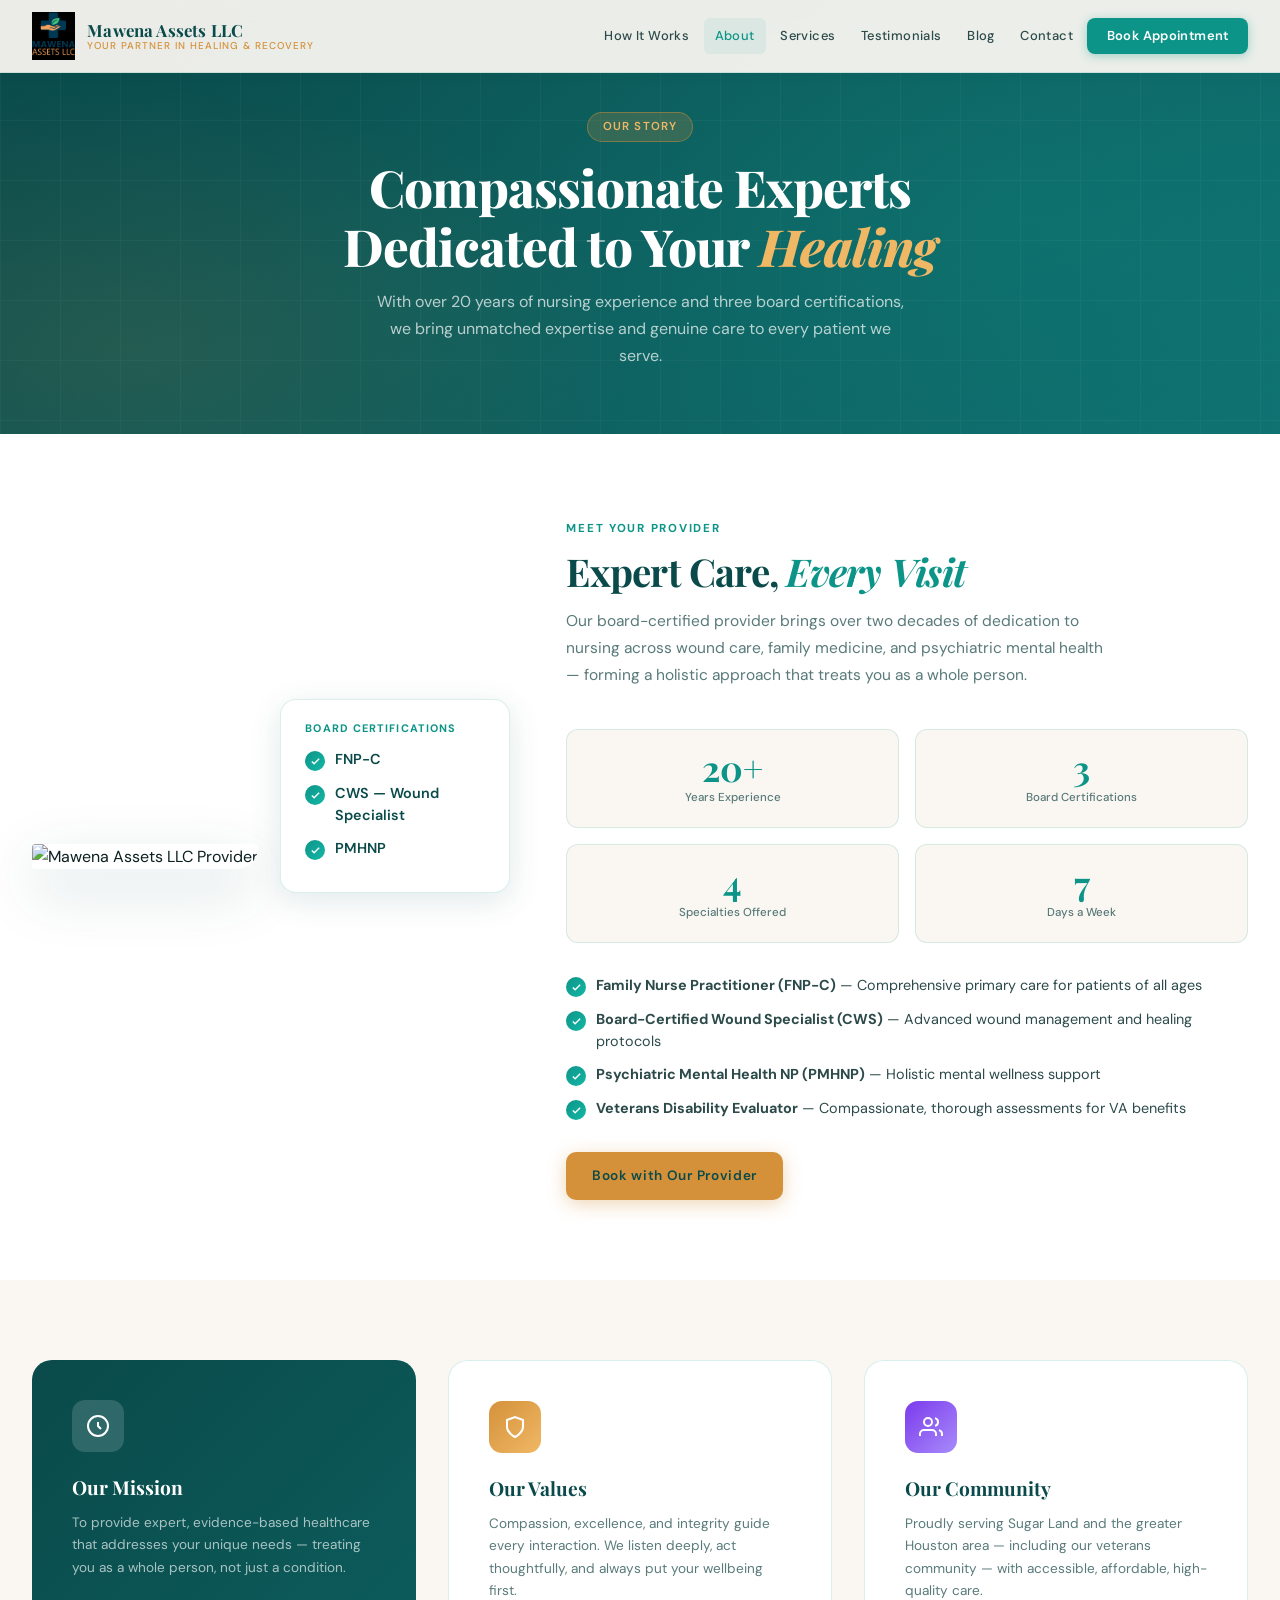
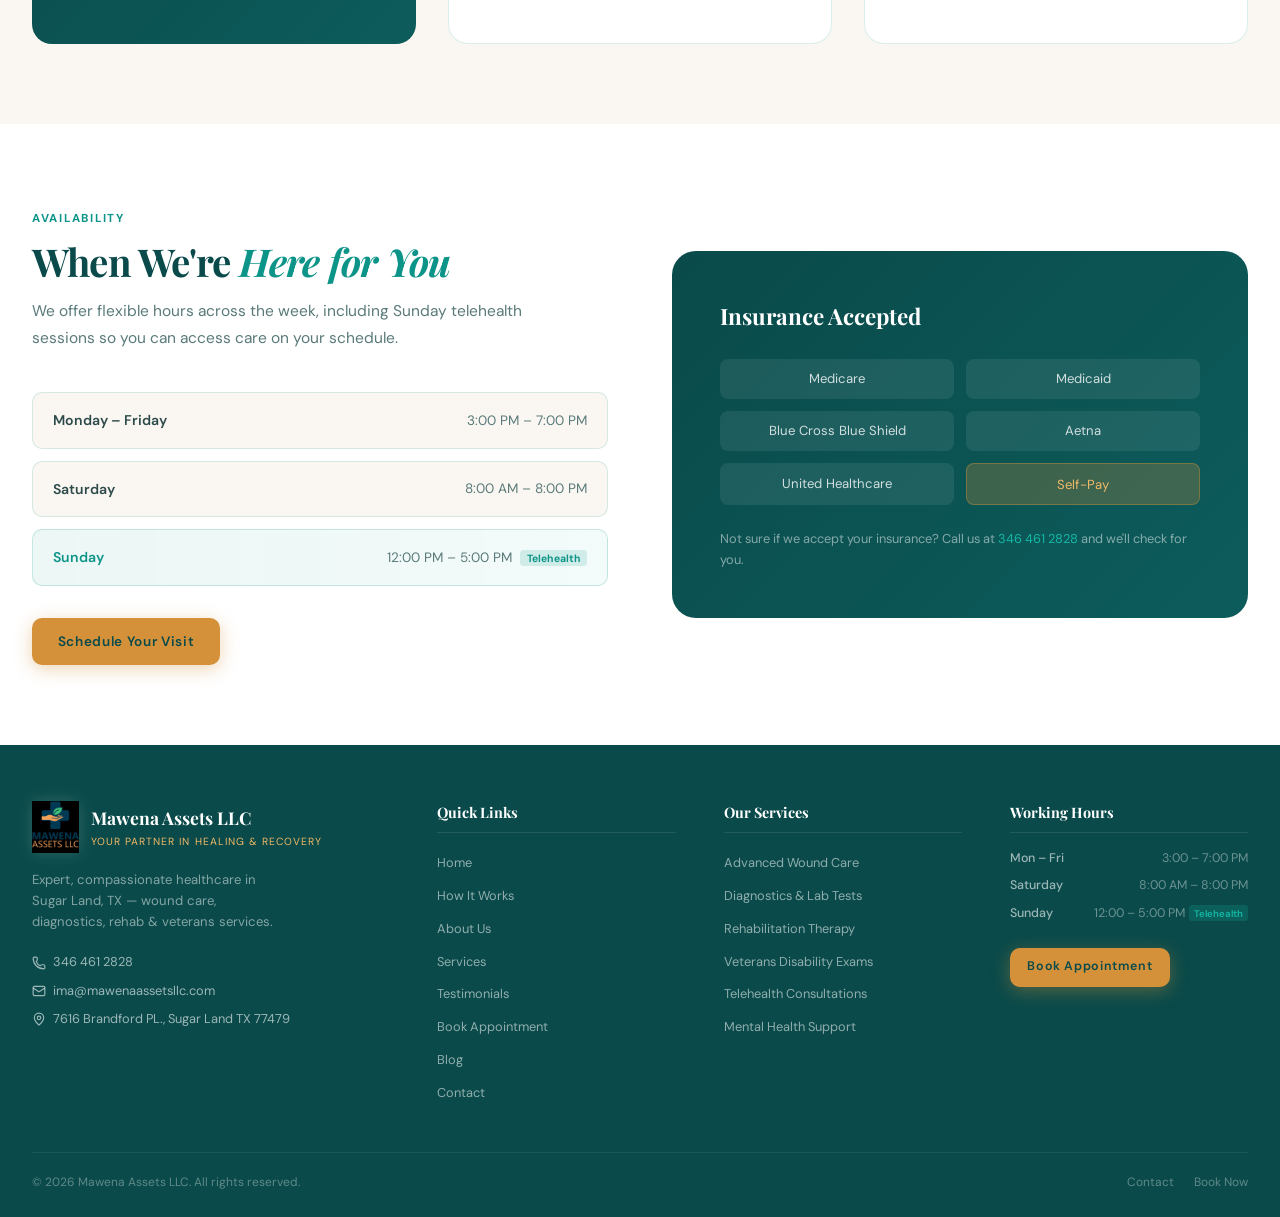
==== about.html @ e36f6d44 "updtaed" ====
<!doctype html>
<html lang="en">
<head>
  <meta charset="UTF-8" />
  <meta name="viewport" content="width=device-width, initial-scale=1.0" />
  <link rel="icon" type="image/x-icon" href="/favicon.ico" />
  <link rel="icon" type="image/png" sizes="32x32" href="/favicon-32.png" />
  <link rel="apple-touch-icon" sizes="180x180" href="/favicon-180.png" />
  <meta name="theme-color" content="#0a4a4a" />
  <link rel="preconnect" href="https://fonts.googleapis.com">
  <link rel="preconnect" href="https://fonts.gstatic.com" crossorigin>
  <link href="https://fonts.googleapis.com/css2?family=Playfair+Display:ital,wght@0,600;0,700;0,800;1,600&family=DM+Sans:wght@300;400;500;600&display=swap" rel="stylesheet">
  <title>About Us | Mawena Assets LLC</title>
  <meta name="description" content="Meet our board-certified provider with 20+ years of nursing experience in wound care, family medicine, and psychiatric mental health. Serving Sugar Land, TX." />
  <meta name="robots" content="index, follow" />
  <link rel="canonical" href="https://mawenaassets.com/about.html" />
  <meta property="og:type" content="website" />
  <meta property="og:url" content="https://mawenaassets.com/about.html" />
  <meta property="og:title" content="About Us | Mawena Assets LLC" />
  <meta property="og:description" content="Meet our board-certified provider with 20+ years of nursing experience in wound care, family medicine, and psychiatric mental health. Serving Sugar Land, TX." />
  <meta property="og:image" content="https://mawenaassets.com/logo.webp" />
  <meta name="twitter:card" content="summary_large_image" />
  <meta name="twitter:image" content="https://mawenaassets.com/logo.webp" />

  <style>
    *,*::before,*::after{box-sizing:border-box;margin:0;padding:0}
    :root{
      --teal-deep:#0a4a4a;--teal-mid:#0f6b6b;--teal-brand:#0d9488;
      --teal-light:#14b8a6;--gold:#d4913a;--gold-light:#f0b865;
      --cream:#faf7f2;--white:#ffffff;--text-dark:#0d1f1f;
      --text-mid:#2d4a4a;--text-muted:#5a7a7a;
      --border:rgba(13,148,136,0.15);
      --shadow-sm:0 2px 12px rgba(10,74,74,0.08);
      --shadow-md:0 8px 32px rgba(10,74,74,0.12);
      --shadow-lg:0 20px 60px rgba(10,74,74,0.18);
    }
    html{scroll-behavior:smooth}
    body{font-family:'DM Sans',sans-serif;background:var(--cream);color:var(--text-dark);line-height:1.6;overflow-x:hidden}

    /* NAV */
    .nav{position:fixed;top:0;left:0;right:0;z-index:100;background:rgba(250,247,242,0.94);backdrop-filter:blur(16px);border-bottom:1px solid var(--border);box-shadow:0 2px 12px rgba(10,74,74,0.06)}
    .nav-inner{max-width:1280px;margin:0 auto;padding:0 2rem;display:flex;align-items:center;justify-content:space-between;height:72px}
    .nav-logo{display:flex;align-items:center;gap:12px;text-decoration:none}
    .nav-logo img{height:48px;width:auto;object-fit:contain}
    .nav-logo-text{display:flex;flex-direction:column;line-height:1.15}
    .nav-logo-text .brand{font-family:'Playfair Display',serif;font-size:1.05rem;font-weight:700;color:var(--teal-deep);letter-spacing:0.01em}
    .nav-logo-text .slogan{font-size:0.62rem;font-weight:500;letter-spacing:0.1em;color:var(--gold);text-transform:uppercase}
    .nav-links{display:flex;align-items:center;gap:0.2rem}
    .nav-links a{font-size:0.81rem;font-weight:500;letter-spacing:0.03em;color:var(--text-mid);text-decoration:none;padding:0.45rem 0.7rem;border-radius:6px;transition:all .2s}
    .nav-links a:hover,.nav-links a.active{color:var(--teal-brand);background:rgba(13,148,136,0.07)}
    .nav-book{background:var(--teal-brand)!important;color:white!important;padding:0.5rem 1.2rem!important;border-radius:8px!important;font-weight:600!important;box-shadow:0 2px 10px rgba(13,148,136,0.35)!important}
    .nav-book:hover{background:var(--teal-mid)!important;transform:translateY(-1px)!important;box-shadow:0 4px 18px rgba(13,148,136,0.45)!important}
    .hamburger{display:none;background:none;border:none;cursor:pointer;color:var(--teal-deep);padding:4px}
    .mobile-nav{display:none;position:fixed;top:72px;left:0;right:0;background:var(--cream);border-bottom:1px solid var(--border);padding:1rem 1.5rem;flex-direction:column;gap:.25rem;box-shadow:var(--shadow-md);z-index:99}
    .mobile-nav.open{display:flex}
    .mobile-nav a{font-size:.88rem;font-weight:500;color:var(--text-mid);text-decoration:none;padding:.55rem .75rem;border-radius:6px;transition:all .2s}
    .mobile-nav a:hover{color:var(--teal-brand);background:rgba(13,148,136,0.07)}
    .mobile-nav .nav-book{color:white!important;text-align:center;margin-top:.25rem}

    /* PAGE HEADER */
    .page-hero{padding:7rem 2rem 4rem;background:linear-gradient(135deg,var(--teal-deep) 0%,#0d5c5c 50%,#0f7070 100%);position:relative;overflow:hidden}
    .page-hero::before{content:'';position:absolute;inset:0;background:radial-gradient(ellipse 60% 80% at 80% 50%,rgba(13,148,136,0.25),transparent),radial-gradient(ellipse 40% 60% at 10% 80%,rgba(212,145,58,0.12),transparent)}
    .page-hero-grid{position:absolute;inset:0;opacity:.04;background-image:linear-gradient(rgba(255,255,255,.8) 1px,transparent 1px),linear-gradient(90deg,rgba(255,255,255,.8) 1px,transparent 1px);background-size:60px 60px}
    .page-hero-inner{position:relative;z-index:1;max-width:1280px;margin:0 auto;text-align:center}
    .page-hero-badge{display:inline-flex;align-items:center;gap:8px;background:rgba(212,145,58,0.2);border:1px solid rgba(212,145,58,0.45);color:var(--gold-light);border-radius:100px;padding:.3rem .9rem;font-size:.72rem;font-weight:600;letter-spacing:.1em;text-transform:uppercase;margin-bottom:1rem}
    .page-hero h1{font-family:'Playfair Display',serif;font-size:clamp(2rem,4vw,3.2rem);font-weight:800;color:white;margin-bottom:.75rem;line-height:1.15;letter-spacing:-.02em}
    .page-hero h1 em{font-style:italic;color:var(--gold-light)}
    .page-hero p{font-size:1rem;color:rgba(255,255,255,.7);max-width:540px;margin:0 auto;line-height:1.7}

    /* LAYOUT */
    section{padding:5rem 2rem}
    .inner{max-width:1280px;margin:0 auto}
    .section-label{display:inline-block;font-size:.72rem;font-weight:700;letter-spacing:.15em;text-transform:uppercase;color:var(--teal-brand);margin-bottom:.6rem}
    .section-title{font-family:'Playfair Display',serif;font-size:clamp(1.8rem,3vw,2.6rem);font-weight:700;line-height:1.2;color:var(--teal-deep);margin-bottom:.9rem;letter-spacing:-.02em}
    .section-title em{font-style:italic;color:var(--teal-brand)}
    .section-desc{font-size:.97rem;color:var(--text-muted);max-width:540px;line-height:1.75;margin-bottom:2.5rem}

    /* BUTTONS */
    .btn{display:inline-flex;align-items:center;gap:8px;font-weight:600;font-size:.85rem;letter-spacing:.05em;padding:.8rem 1.6rem;border-radius:10px;text-decoration:none;transition:all .25s;cursor:pointer;border:none}
    .btn-primary{background:var(--gold);color:var(--teal-deep);box-shadow:0 4px 18px rgba(212,145,58,0.38)}
    .btn-primary:hover{background:var(--gold-light);transform:translateY(-2px);box-shadow:0 8px 26px rgba(212,145,58,0.48)}
    .btn-teal{background:var(--teal-brand);color:white;box-shadow:0 4px 18px rgba(13,148,136,0.35)}
    .btn-teal:hover{background:var(--teal-mid);transform:translateY(-2px)}
    .btn-outline{background:transparent;color:var(--teal-brand);border:1.5px solid var(--teal-brand)}
    .btn-outline:hover{background:var(--teal-brand);color:white;transform:translateY(-2px)}
    .btn-ghost{background:rgba(255,255,255,.1);color:white;border:1px solid rgba(255,255,255,.25)}
    .btn-ghost:hover{background:rgba(255,255,255,.18);transform:translateY(-2px)}

    /* CARDS */
    .card{background:white;border:1px solid var(--border);border-radius:16px;padding:2rem;transition:all .3s}
    .card:hover{box-shadow:var(--shadow-md);transform:translateY(-3px)}
    .card-cream{background:var(--cream)}

    /* CHECK ITEM */
    .check-item{display:flex;align-items:flex-start;gap:10px;margin-bottom:.75rem}
    .check-dot{width:20px;height:20px;border-radius:50%;background:linear-gradient(135deg,var(--teal-brand),var(--teal-light));display:flex;align-items:center;justify-content:center;flex-shrink:0;margin-top:2px}
    .check-dot svg{width:11px;height:11px;color:white}
    .check-text{font-size:.9rem;color:var(--text-mid);line-height:1.5}

    /* ICON BOX */
    .icon-box{width:52px;height:52px;border-radius:13px;background:linear-gradient(135deg,var(--teal-brand),var(--teal-light));display:flex;align-items:center;justify-content:center;color:white;flex-shrink:0}
    .icon-box svg{width:24px;height:24px}
    .icon-box.gold{background:linear-gradient(135deg,var(--gold),var(--gold-light))}
    .icon-box.sm{width:40px;height:40px;border-radius:10px}
    .icon-box.sm svg{width:18px;height:18px}

    /* FOOTER */
    .footer{background:var(--teal-deep);padding:3.5rem 2rem 1.5rem}
    .footer-inner{max-width:1280px;margin:0 auto}
    .footer-top{display:grid;grid-template-columns:1.5fr 1fr 1fr 1fr;gap:3rem;margin-bottom:3rem}
    .footer-brand{}
    .footer-logo{display:flex;align-items:center;gap:12px;margin-bottom:1rem}
    .footer-logo img{height:52px;width:auto;filter:drop-shadow(0 0 8px rgba(255,255,255,0.15))}
    .footer-logo-text .brand{font-family:'Playfair Display',serif;font-size:1.1rem;font-weight:700;color:white;display:block}
    .footer-logo-text .slogan{font-size:.65rem;letter-spacing:.1em;text-transform:uppercase;color:var(--gold-light);display:block;margin-top:2px}
    .footer-tagline{font-size:.82rem;color:rgba(255,255,255,.5);line-height:1.6;margin-bottom:1.25rem;max-width:260px}
    .footer-contact-mini{display:flex;flex-direction:column;gap:.5rem}
    .footer-contact-mini a{font-size:.8rem;color:rgba(255,255,255,.6);text-decoration:none;transition:color .2s;display:flex;align-items:center;gap:7px}
    .footer-contact-mini a:hover{color:var(--teal-light)}
    .footer-contact-mini svg{width:14px;height:14px;flex-shrink:0}
    .footer-col h4{font-family:'Playfair Display',serif;font-size:.9rem;font-weight:700;color:white;margin-bottom:1rem;padding-bottom:.5rem;border-bottom:1px solid rgba(255,255,255,.1)}
    .footer-col ul{list-style:none;display:flex;flex-direction:column;gap:.45rem}
    .footer-col ul a{font-size:.8rem;color:rgba(255,255,255,.55);text-decoration:none;transition:color .2s}
    .footer-col ul a:hover{color:var(--teal-light)}
    .footer-hours{display:flex;flex-direction:column;gap:.45rem}
    .footer-hour-row{display:flex;justify-content:space-between;font-size:.78rem}
    .footer-hour-day{color:rgba(255,255,255,.6);font-weight:500}
    .footer-hour-time{color:rgba(255,255,255,.4)}
    .footer-tag{font-size:.6rem;background:rgba(20,184,166,.2);color:var(--teal-light);border-radius:3px;padding:.1rem .3rem;font-weight:600;margin-left:4px}
    .footer-divider{border:none;border-top:1px solid rgba(255,255,255,.08);margin-bottom:1.25rem}
    .footer-bottom{display:flex;align-items:center;justify-content:space-between;flex-wrap:wrap;gap:.5rem}
    .footer-copy{font-size:.75rem;color:rgba(255,255,255,.35)}
    .footer-bottom-links{display:flex;gap:1.25rem}
    .footer-bottom-links a{font-size:.75rem;color:rgba(255,255,255,.35);text-decoration:none;transition:color .2s}
    .footer-bottom-links a:hover{color:rgba(255,255,255,.6)}

    /* ANIMATIONS */
    @keyframes fadeUp{from{opacity:0;transform:translateY(22px)}to{opacity:1;transform:translateY(0)}}
    .fu{animation:fadeUp .65s ease forwards}
    .fu1{animation-delay:.1s;opacity:0}.fu2{animation-delay:.2s;opacity:0}
    .fu3{animation-delay:.3s;opacity:0}.fu4{animation-delay:.4s;opacity:0}

    /* RESPONSIVE */
    @media(max-width:1024px){.footer-top{grid-template-columns:1fr 1fr;gap:2rem}}
    @media(max-width:768px){
      .nav-links{display:none}.hamburger{display:flex}
      section{padding:3.5rem 1.5rem}
      .footer-top{grid-template-columns:1fr}
      .footer-bottom{flex-direction:column;text-align:center}
    }
  </style>
</head>
<body>
<nav class="nav">
  <div class="nav-inner">
    <a href="/" class="nav-logo">
      <img src="/logo.webp" alt="Mawena Assets LLC logo" />
      <div class="nav-logo-text">
        <span class="brand">Mawena Assets LLC</span>
        <span class="slogan">Your Partner in Healing &amp; Recovery</span>
      </div>
    </a>
    <div class="nav-links">
      <a href="/how-it-works.html">How It Works</a>
      <a href="/about.html">About</a>
      <a href="/services.html">Services</a>
      <a href="/testimonials.html">Testimonials</a>
      <a href="/blog.html">Blog</a>
      <a href="/contact.html">Contact</a>
      <a href="https://mawenaassetsllc.setmore.com/book" target="_blank" rel="noopener" class="nav-book">Book Appointment</a>
    </div>
    <button class="hamburger" onclick="toggleNav()" aria-label="Menu">
      <svg width="24" height="24" fill="none" stroke="currentColor" stroke-width="2" viewBox="0 0 24 24"><path d="M3 12h18M3 6h18M3 18h18"/></svg>
    </button>
  </div>
</nav>
<div class="mobile-nav" id="mobileNav">
  <a href="/how-it-works.html">How It Works</a>
  <a href="/about.html">About</a>
  <a href="/services.html">Services</a>
  <a href="/testimonials.html">Testimonials</a>
  <a href="/blog.html">Blog</a>
  <a href="/contact.html">Contact</a>
  <a href="https://mawenaassetsllc.setmore.com/book" target="_blank" rel="noopener" class="nav-book">Book Appointment</a>
</div>

<div class="page-hero">
  <div class="page-hero-grid"></div>
  <div class="page-hero-inner">
    <div class="page-hero-badge fu fu1">Our Story</div>
    <h1 class="fu fu2">Compassionate Experts<br>Dedicated to Your <em>Healing</em></h1>
    <p class="fu fu3">With over 20 years of nursing experience and three board certifications, we bring unmatched expertise and genuine care to every patient we serve.</p>
  </div>
</div>

<!-- PROVIDER SECTION -->
<section style="background:white">
  <div class="inner" style="display:grid;grid-template-columns:1fr 1.5fr;gap:5rem;align-items:center">
    <div style="position:relative">
      <img src="https://cdn.hercules.app/file_3nDMlNy5ZuppKgoESDPHxV5Q" alt="Mawena Assets LLC Provider"
        style="width:100%;max-width:420px;height:520px;object-fit:cover;object-position:top;border-radius:20px 20px 120px 20px;box-shadow:var(--shadow-lg)"/>
      <div style="position:absolute;bottom:-1.5rem;right:-1.5rem;background:white;border-radius:16px;padding:1.25rem 1.5rem;box-shadow:var(--shadow-md);border:1px solid var(--border);max-width:230px">
        <div style="font-size:.68rem;font-weight:700;letter-spacing:.1em;text-transform:uppercase;color:var(--teal-brand);margin-bottom:.75rem">Board Certifications</div>
        <div class="check-item"><div class="check-dot"><svg fill="none" stroke="currentColor" stroke-width="3" viewBox="0 0 24 24"><path d="M20 6L9 17l-5-5"/></svg></div><span class="check-text" style="font-weight:600;color:var(--teal-deep)">FNP-C</span></div>
        <div class="check-item"><div class="check-dot"><svg fill="none" stroke="currentColor" stroke-width="3" viewBox="0 0 24 24"><path d="M20 6L9 17l-5-5"/></svg></div><span class="check-text" style="font-weight:600;color:var(--teal-deep)">CWS — Wound Specialist</span></div>
        <div class="check-item"><div class="check-dot"><svg fill="none" stroke="currentColor" stroke-width="3" viewBox="0 0 24 24"><path d="M20 6L9 17l-5-5"/></svg></div><span class="check-text" style="font-weight:600;color:var(--teal-deep)">PMHNP</span></div>
      </div>
    </div>
    <div>
      <span class="section-label">Meet Your Provider</span>
      <h2 class="section-title">Expert Care, <em>Every Visit</em></h2>
      <p class="section-desc">Our board-certified provider brings over two decades of dedication to nursing across wound care, family medicine, and psychiatric mental health — forming a holistic approach that treats you as a whole person.</p>

      <div style="display:grid;grid-template-columns:1fr 1fr;gap:1rem;margin-bottom:2rem">
        <div style="background:var(--cream);border:1px solid var(--border);border-radius:12px;padding:1.25rem;text-align:center">
          <div style="font-family:'Playfair Display',serif;font-size:2.2rem;font-weight:700;color:var(--teal-brand);line-height:1">20+</div>
          <div style="font-size:.72rem;color:var(--text-muted);font-weight:500;margin-top:.2rem">Years Experience</div>
        </div>
        <div style="background:var(--cream);border:1px solid var(--border);border-radius:12px;padding:1.25rem;text-align:center">
          <div style="font-family:'Playfair Display',serif;font-size:2.2rem;font-weight:700;color:var(--teal-brand);line-height:1">3</div>
          <div style="font-size:.72rem;color:var(--text-muted);font-weight:500;margin-top:.2rem">Board Certifications</div>
        </div>
        <div style="background:var(--cream);border:1px solid var(--border);border-radius:12px;padding:1.25rem;text-align:center">
          <div style="font-family:'Playfair Display',serif;font-size:2.2rem;font-weight:700;color:var(--teal-brand);line-height:1">4</div>
          <div style="font-size:.72rem;color:var(--text-muted);font-weight:500;margin-top:.2rem">Specialties Offered</div>
        </div>
        <div style="background:var(--cream);border:1px solid var(--border);border-radius:12px;padding:1.25rem;text-align:center">
          <div style="font-family:'Playfair Display',serif;font-size:2.2rem;font-weight:700;color:var(--teal-brand);line-height:1">7</div>
          <div style="font-size:.72rem;color:var(--text-muted);font-weight:500;margin-top:.2rem">Days a Week</div>
        </div>
      </div>

      <div class="check-item"><div class="check-dot"><svg fill="none" stroke="currentColor" stroke-width="3" viewBox="0 0 24 24"><path d="M20 6L9 17l-5-5"/></svg></div><span class="check-text"><strong>Family Nurse Practitioner (FNP-C)</strong> — Comprehensive primary care for patients of all ages</span></div>
      <div class="check-item"><div class="check-dot"><svg fill="none" stroke="currentColor" stroke-width="3" viewBox="0 0 24 24"><path d="M20 6L9 17l-5-5"/></svg></div><span class="check-text"><strong>Board-Certified Wound Specialist (CWS)</strong> — Advanced wound management and healing protocols</span></div>
      <div class="check-item"><div class="check-dot"><svg fill="none" stroke="currentColor" stroke-width="3" viewBox="0 0 24 24"><path d="M20 6L9 17l-5-5"/></svg></div><span class="check-text"><strong>Psychiatric Mental Health NP (PMHNP)</strong> — Holistic mental wellness support</span></div>
      <div class="check-item"><div class="check-dot"><svg fill="none" stroke="currentColor" stroke-width="3" viewBox="0 0 24 24"><path d="M20 6L9 17l-5-5"/></svg></div><span class="check-text"><strong>Veterans Disability Evaluator</strong> — Compassionate, thorough assessments for VA benefits</span></div>

      <div style="margin-top:2rem">
        <a href="https://mawenaassetsllc.setmore.com/book" target="_blank" rel="noopener" class="btn btn-primary">Book with Our Provider</a>
      </div>
    </div>
  </div>
</section>

<!-- MISSION -->
<section style="background:var(--cream)">
  <div class="inner" style="display:grid;grid-template-columns:1fr 1fr 1fr;gap:2rem">
    <div style="background:linear-gradient(135deg,var(--teal-deep),#0d5c5c);border-radius:20px;padding:2.5rem">
      <div class="icon-box" style="margin-bottom:1.25rem;background:rgba(255,255,255,.15)">
        <svg fill="none" stroke="currentColor" stroke-width="2" viewBox="0 0 24 24"><circle cx="12" cy="12" r="10"/><path d="M12 8v4l3 3"/></svg>
      </div>
      <h3 style="font-family:'Playfair Display',serif;font-size:1.2rem;color:white;margin-bottom:.6rem">Our Mission</h3>
      <p style="font-size:.85rem;color:rgba(255,255,255,.65);line-height:1.65">To provide expert, evidence-based healthcare that addresses your unique needs — treating you as a whole person, not just a condition.</p>
    </div>
    <div style="background:white;border:1px solid var(--border);border-radius:20px;padding:2.5rem">
      <div class="icon-box gold" style="margin-bottom:1.25rem">
        <svg fill="none" stroke="currentColor" stroke-width="2" viewBox="0 0 24 24"><path d="M12 22s8-4 8-10V5l-8-3-8 3v7c0 6 8 10 8 10z"/></svg>
      </div>
      <h3 style="font-family:'Playfair Display',serif;font-size:1.2rem;color:var(--teal-deep);margin-bottom:.6rem">Our Values</h3>
      <p style="font-size:.85rem;color:var(--text-muted);line-height:1.65">Compassion, excellence, and integrity guide every interaction. We listen deeply, act thoughtfully, and always put your wellbeing first.</p>
    </div>
    <div style="background:white;border:1px solid var(--border);border-radius:20px;padding:2.5rem">
      <div class="icon-box" style="margin-bottom:1.25rem;background:linear-gradient(135deg,#7c3aed,#a78bfa)">
        <svg fill="none" stroke="currentColor" stroke-width="2" viewBox="0 0 24 24"><path d="M17 21v-2a4 4 0 0 0-4-4H5a4 4 0 0 0-4 4v2"/><circle cx="9" cy="7" r="4"/><path d="M23 21v-2a4 4 0 0 0-3-3.87M16 3.13a4 4 0 0 1 0 7.75"/></svg>
      </div>
      <h3 style="font-family:'Playfair Display',serif;font-size:1.2rem;color:var(--teal-deep);margin-bottom:.6rem">Our Community</h3>
      <p style="font-size:.85rem;color:var(--text-muted);line-height:1.65">Proudly serving Sugar Land and the greater Houston area — including our veterans community — with accessible, affordable, high-quality care.</p>
    </div>
  </div>
</section>

<!-- HOURS -->
<section style="background:white">
  <div class="inner" style="display:grid;grid-template-columns:1fr 1fr;gap:4rem;align-items:center">
    <div>
      <span class="section-label">Availability</span>
      <h2 class="section-title">When We're <em>Here for You</em></h2>
      <p class="section-desc">We offer flexible hours across the week, including Sunday telehealth sessions so you can access care on your schedule.</p>
      <div style="display:flex;flex-direction:column;gap:.75rem;margin-bottom:2rem">
        <div style="display:flex;justify-content:space-between;align-items:center;padding:1rem 1.25rem;background:var(--cream);border-radius:10px;border:1px solid var(--border)">
          <span style="font-weight:600;color:var(--text-mid);font-size:.88rem">Monday – Friday</span>
          <span style="font-size:.85rem;color:var(--text-muted)">3:00 PM – 7:00 PM</span>
        </div>
        <div style="display:flex;justify-content:space-between;align-items:center;padding:1rem 1.25rem;background:var(--cream);border-radius:10px;border:1px solid var(--border)">
          <span style="font-weight:600;color:var(--text-mid);font-size:.88rem">Saturday</span>
          <span style="font-size:.85rem;color:var(--text-muted)">8:00 AM – 8:00 PM</span>
        </div>
        <div style="display:flex;justify-content:space-between;align-items:center;padding:1rem 1.25rem;background:linear-gradient(90deg,rgba(13,148,136,.08),rgba(20,184,166,.05));border-radius:10px;border:1px solid rgba(13,148,136,.2)">
          <span style="font-weight:600;color:var(--teal-brand);font-size:.88rem">Sunday</span>
          <span style="font-size:.85rem;color:var(--text-muted)">12:00 PM – 5:00 PM &nbsp;<span style="background:rgba(13,148,136,.15);color:var(--teal-brand);border-radius:4px;padding:.1rem .4rem;font-size:.65rem;font-weight:700">Telehealth</span></span>
        </div>
      </div>
      <a href="https://mawenaassetsllc.setmore.com/book" target="_blank" rel="noopener" class="btn btn-primary">Schedule Your Visit</a>
    </div>
    <div style="background:linear-gradient(135deg,var(--teal-deep),#0d5c5c);border-radius:24px;padding:3rem;color:white">
      <h3 style="font-family:'Playfair Display',serif;font-size:1.4rem;margin-bottom:1.5rem">Insurance Accepted</h3>
      <div style="display:grid;grid-template-columns:1fr 1fr;gap:.75rem;margin-bottom:1.5rem">
        <div style="background:rgba(255,255,255,.08);border-radius:8px;padding:.6rem 1rem;font-size:.82rem;color:rgba(255,255,255,.8);text-align:center">Medicare</div>
        <div style="background:rgba(255,255,255,.08);border-radius:8px;padding:.6rem 1rem;font-size:.82rem;color:rgba(255,255,255,.8);text-align:center">Medicaid</div>
        <div style="background:rgba(255,255,255,.08);border-radius:8px;padding:.6rem 1rem;font-size:.82rem;color:rgba(255,255,255,.8);text-align:center">Blue Cross Blue Shield</div>
        <div style="background:rgba(255,255,255,.08);border-radius:8px;padding:.6rem 1rem;font-size:.82rem;color:rgba(255,255,255,.8);text-align:center">Aetna</div>
        <div style="background:rgba(255,255,255,.08);border-radius:8px;padding:.6rem 1rem;font-size:.82rem;color:rgba(255,255,255,.8);text-align:center">United Healthcare</div>
        <div style="background:rgba(212,145,58,.25);border:1px solid rgba(212,145,58,.4);border-radius:8px;padding:.6rem 1rem;font-size:.82rem;color:var(--gold-light);text-align:center">Self-Pay</div>
      </div>
      <p style="font-size:.8rem;color:rgba(255,255,255,.5)">Not sure if we accept your insurance? Call us at <a href="tel:3464612828" style="color:var(--teal-light);text-decoration:none">346 461 2828</a> and we'll check for you.</p>
    </div>
  </div>
</section>
<style>@media(max-width:1024px){.inner[style*="grid-template-columns:1fr 1.5fr"]{grid-template-columns:1fr!important}.inner[style*="grid-template-columns:1fr 1fr 1fr"]{grid-template-columns:1fr!important}.inner[style*="grid-template-columns:1fr 1fr"]{grid-template-columns:1fr!important}}</style>

<footer class="footer">
  <div class="footer-inner">
    <div class="footer-top">
      <div class="footer-brand">
        <div class="footer-logo">
          <img src="/logo.webp" alt="Mawena Assets LLC" />
          <div class="footer-logo-text">
            <span class="brand">Mawena Assets LLC</span>
            <span class="slogan">Your Partner in Healing &amp; Recovery</span>
          </div>
        </div>
        <p class="footer-tagline">Expert, compassionate healthcare in Sugar Land, TX — wound care, diagnostics, rehab &amp; veterans services.</p>
        <div class="footer-contact-mini">
          <a href="tel:3464612828"><svg fill="none" stroke="currentColor" stroke-width="2" viewBox="0 0 24 24"><path d="M13.832 16.568a1 1 0 0 0 1.213-.303l.355-.465A2 2 0 0 1 17 15h3a2 2 0 0 1 2 2v3a2 2 0 0 1-2 2A18 18 0 0 1 2 4a2 2 0 0 1 2-2h3a2 2 0 0 1 2 2v3a2 2 0 0 1-.8 1.6l-.468.351a1 1 0 0 0-.292 1.233 14 14 0 0 0 6.392 6.384"/></svg>346 461 2828</a>
          <a href="mailto:ima@mawenaassetsllc.com"><svg fill="none" stroke="currentColor" stroke-width="2" viewBox="0 0 24 24"><path d="m22 7-8.991 5.727a2 2 0 0 1-2.009 0L2 7"/><rect x="2" y="4" width="20" height="16" rx="2"/></svg>ima@mawenaassetsllc.com</a>
          <a href="#"><svg fill="none" stroke="currentColor" stroke-width="2" viewBox="0 0 24 24"><path d="M20 10c0 4.993-5.539 10.193-7.399 11.799a1 1 0 0 1-1.202 0C9.539 20.193 4 14.993 4 10a8 8 0 0 1 16 0"/><circle cx="12" cy="10" r="3"/></svg>7616 Brandford PL., Sugar Land TX 77479</a>
        </div>
      </div>
      <div class="footer-col">
        <h4>Quick Links</h4>
        <ul>
          <li><a href="/">Home</a></li>
          <li><a href="/how-it-works.html">How It Works</a></li>
          <li><a href="/about.html">About Us</a></li>
          <li><a href="/services.html">Services</a></li>
          <li><a href="/testimonials.html">Testimonials</a></li>
          <li><a href="/booking.html">Book Appointment</a></li>
          <li><a href="/blog.html">Blog</a></li>
          <li><a href="/contact.html">Contact</a></li>
        </ul>
      </div>
      <div class="footer-col">
        <h4>Our Services</h4>
        <ul>
          <li><a href="/services.html">Advanced Wound Care</a></li>
          <li><a href="/services.html">Diagnostics &amp; Lab Tests</a></li>
          <li><a href="/services.html">Rehabilitation Therapy</a></li>
          <li><a href="/services.html">Veterans Disability Exams</a></li>
          <li><a href="/services.html">Telehealth Consultations</a></li>
          <li><a href="/services.html">Mental Health Support</a></li>
        </ul>
      </div>
      <div class="footer-col">
        <h4>Working Hours</h4>
        <div class="footer-hours">
          <div class="footer-hour-row"><span class="footer-hour-day">Mon – Fri</span><span class="footer-hour-time">3:00 – 7:00 PM</span></div>
          <div class="footer-hour-row"><span class="footer-hour-day">Saturday</span><span class="footer-hour-time">8:00 AM – 8:00 PM</span></div>
          <div class="footer-hour-row"><span class="footer-hour-day">Sunday</span><span class="footer-hour-time">12:00 – 5:00 PM<span class="footer-tag">Telehealth</span></span></div>
        </div>
        <div style="margin-top:1.5rem">
          <a href="https://mawenaassetsllc.setmore.com/book" target="_blank" rel="noopener" class="btn btn-primary" style="font-size:.78rem;padding:.6rem 1.1rem">Book Appointment</a>
        </div>
      </div>
    </div>
    <hr class="footer-divider"/>
    <div class="footer-bottom">
      <span class="footer-copy">&copy; <span class="yr"></span> Mawena Assets LLC. All rights reserved.</span>
      <div class="footer-bottom-links">
        <a href="/contact.html">Contact</a>
        <a href="/booking.html">Book Now</a>
      </div>
    </div>
  </div>
</footer>
<script>
  document.querySelectorAll('.yr').forEach(el=>el.textContent=new Date().getFullYear());
  function toggleNav(){document.getElementById('mobileNav').classList.toggle('open')}
  // Highlight active nav link
  var path=window.location.pathname;
  document.querySelectorAll('.nav-links a,.mobile-nav a').forEach(a=>{
    if(a.getAttribute('href')===path)a.classList.add('active');
  });
</script>
</body>
</html>
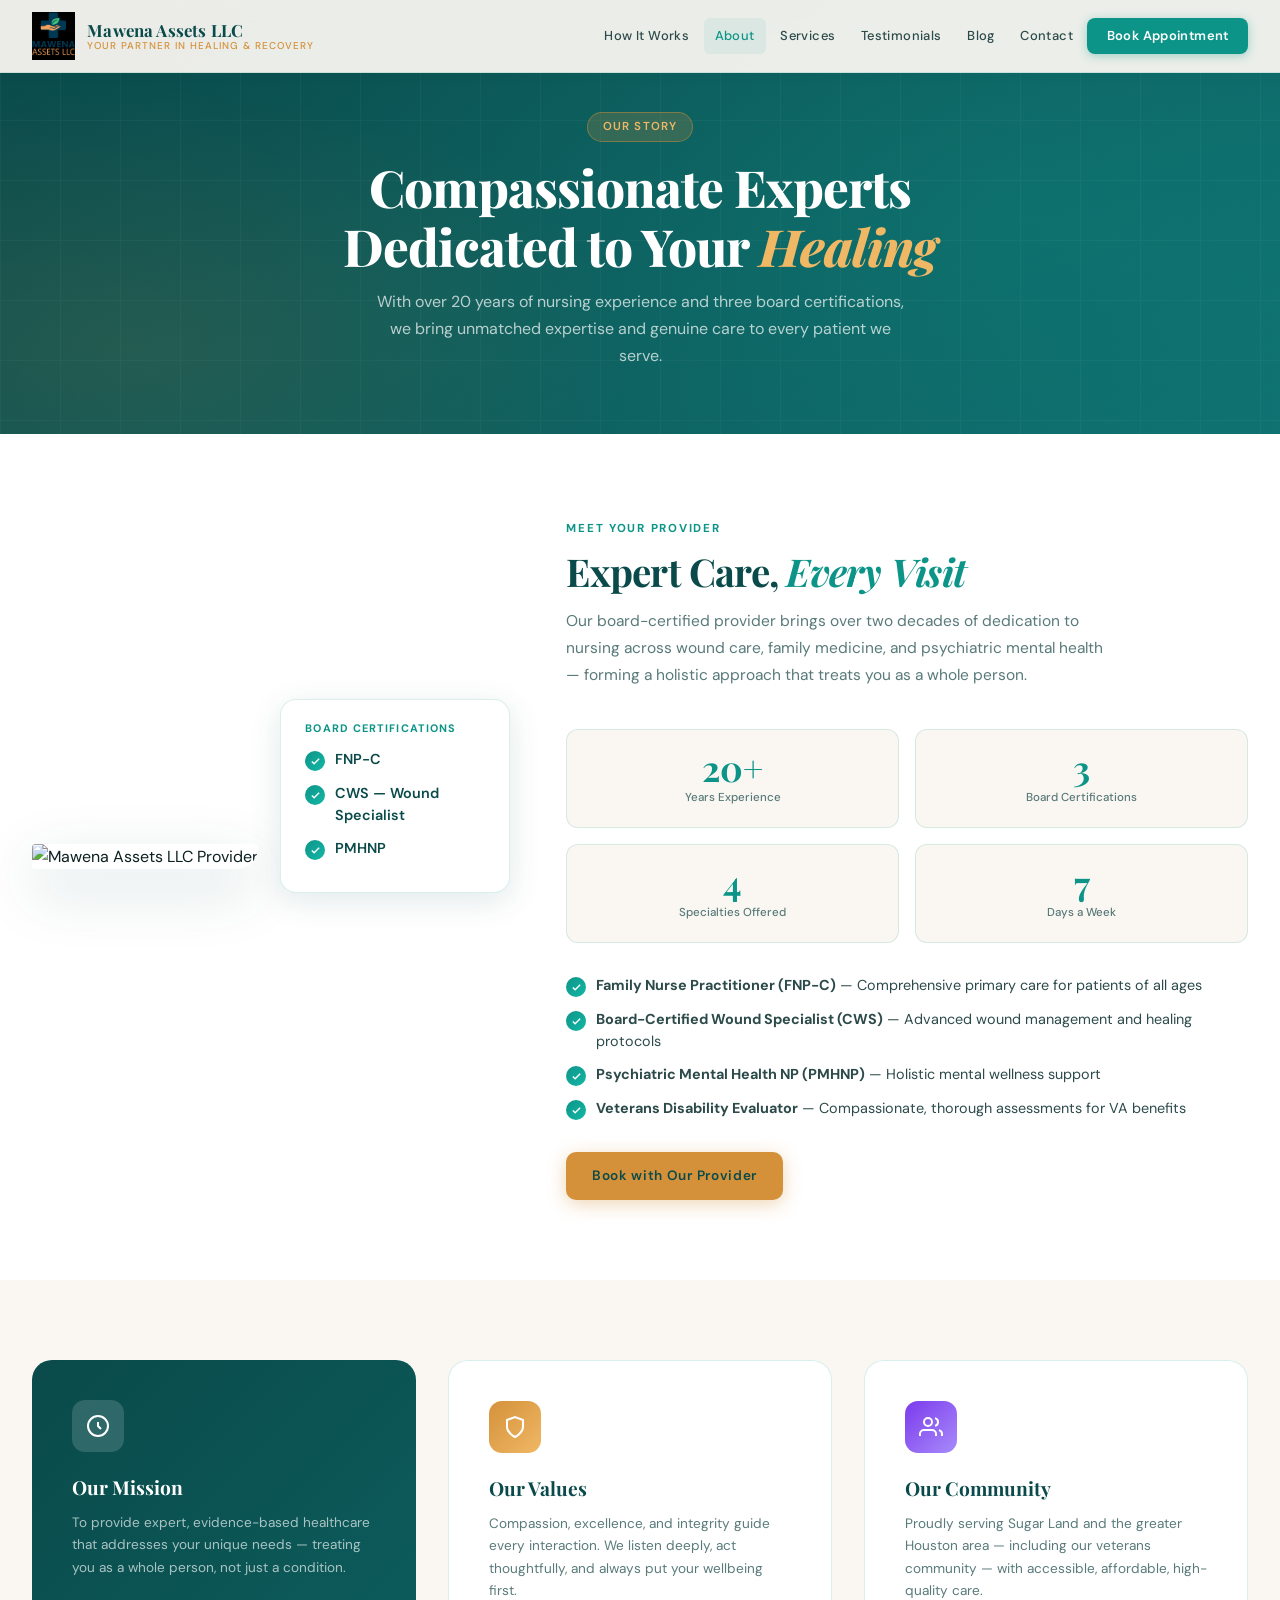
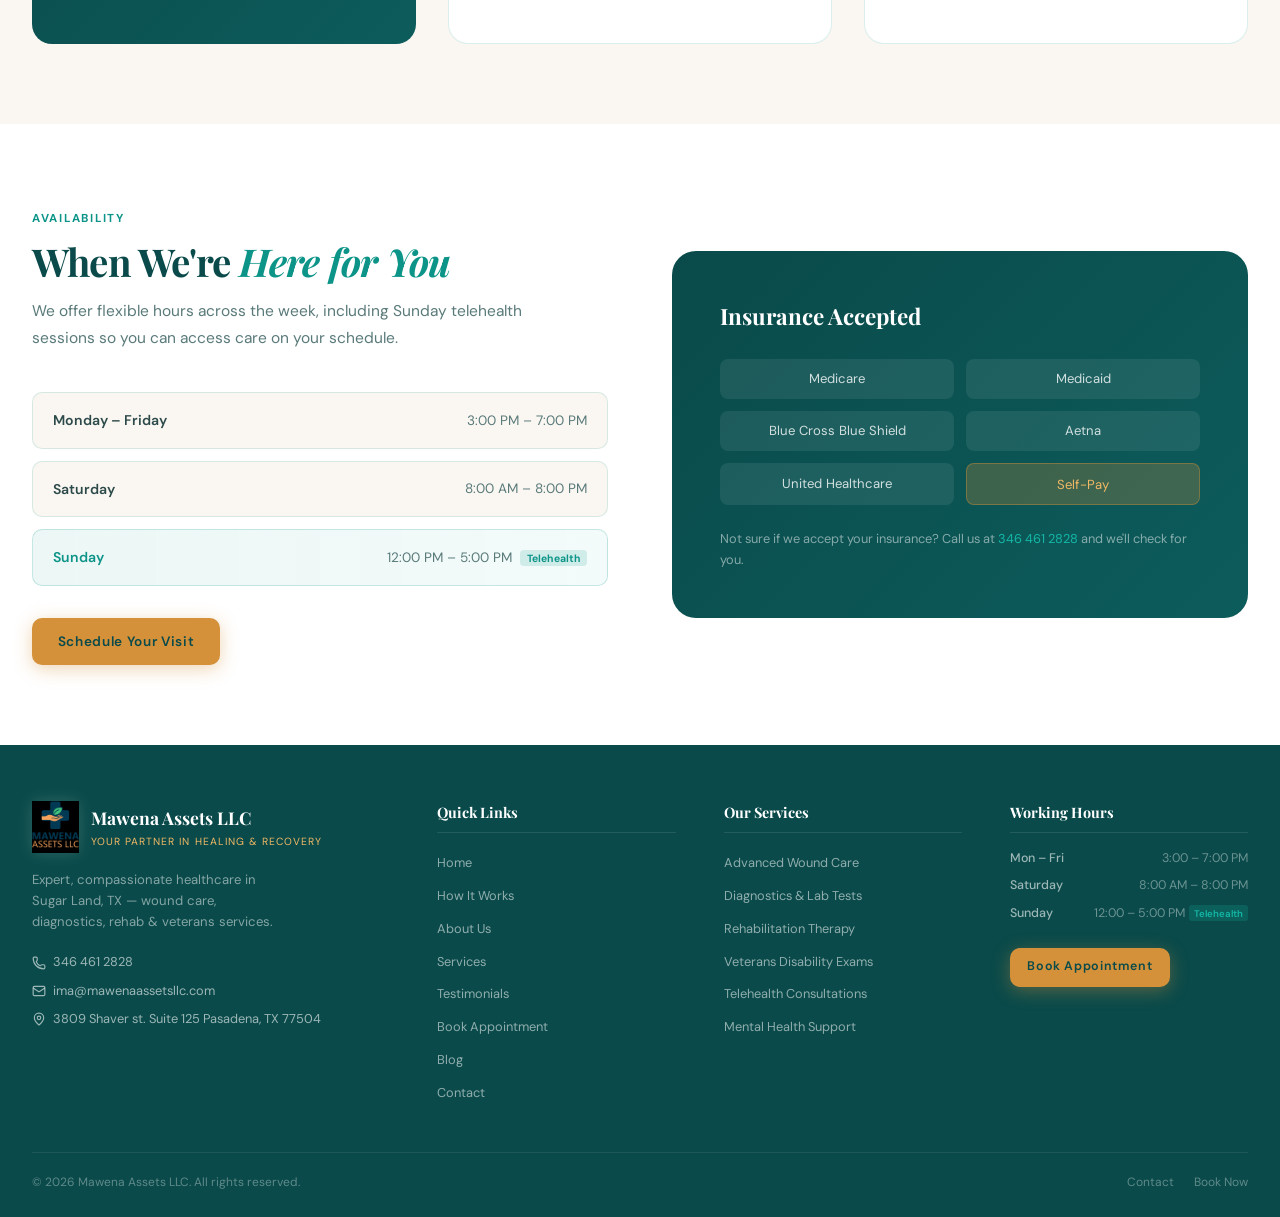
==== commit 344a7cb3: "address" ====
--- a/about.html
+++ b/about.html
@@ -323,7 +323,7 @@
         <div class="footer-contact-mini">
           <a href="tel:3464612828"><svg fill="none" stroke="currentColor" stroke-width="2" viewBox="0 0 24 24"><path d="M13.832 16.568a1 1 0 0 0 1.213-.303l.355-.465A2 2 0 0 1 17 15h3a2 2 0 0 1 2 2v3a2 2 0 0 1-2 2A18 18 0 0 1 2 4a2 2 0 0 1 2-2h3a2 2 0 0 1 2 2v3a2 2 0 0 1-.8 1.6l-.468.351a1 1 0 0 0-.292 1.233 14 14 0 0 0 6.392 6.384"/></svg>346 461 2828</a>
           <a href="mailto:ima@mawenaassetsllc.com"><svg fill="none" stroke="currentColor" stroke-width="2" viewBox="0 0 24 24"><path d="m22 7-8.991 5.727a2 2 0 0 1-2.009 0L2 7"/><rect x="2" y="4" width="20" height="16" rx="2"/></svg>ima@mawenaassetsllc.com</a>
-          <a href="#"><svg fill="none" stroke="currentColor" stroke-width="2" viewBox="0 0 24 24"><path d="M20 10c0 4.993-5.539 10.193-7.399 11.799a1 1 0 0 1-1.202 0C9.539 20.193 4 14.993 4 10a8 8 0 0 1 16 0"/><circle cx="12" cy="10" r="3"/></svg>7616 Brandford PL., Sugar Land TX 77479</a>
+          <a href="#"><svg fill="none" stroke="currentColor" stroke-width="2" viewBox="0 0 24 24"><path d="M20 10c0 4.993-5.539 10.193-7.399 11.799a1 1 0 0 1-1.202 0C9.539 20.193 4 14.993 4 10a8 8 0 0 1 16 0"/><circle cx="12" cy="10" r="3"/></svg>3809 Shaver st. Suite 125  Pasadena, TX 77504</a>
         </div>
       </div>
       <div class="footer-col">
@@ -382,4 +382,4 @@
   });
 </script>
 </body>
-</html>+</html>
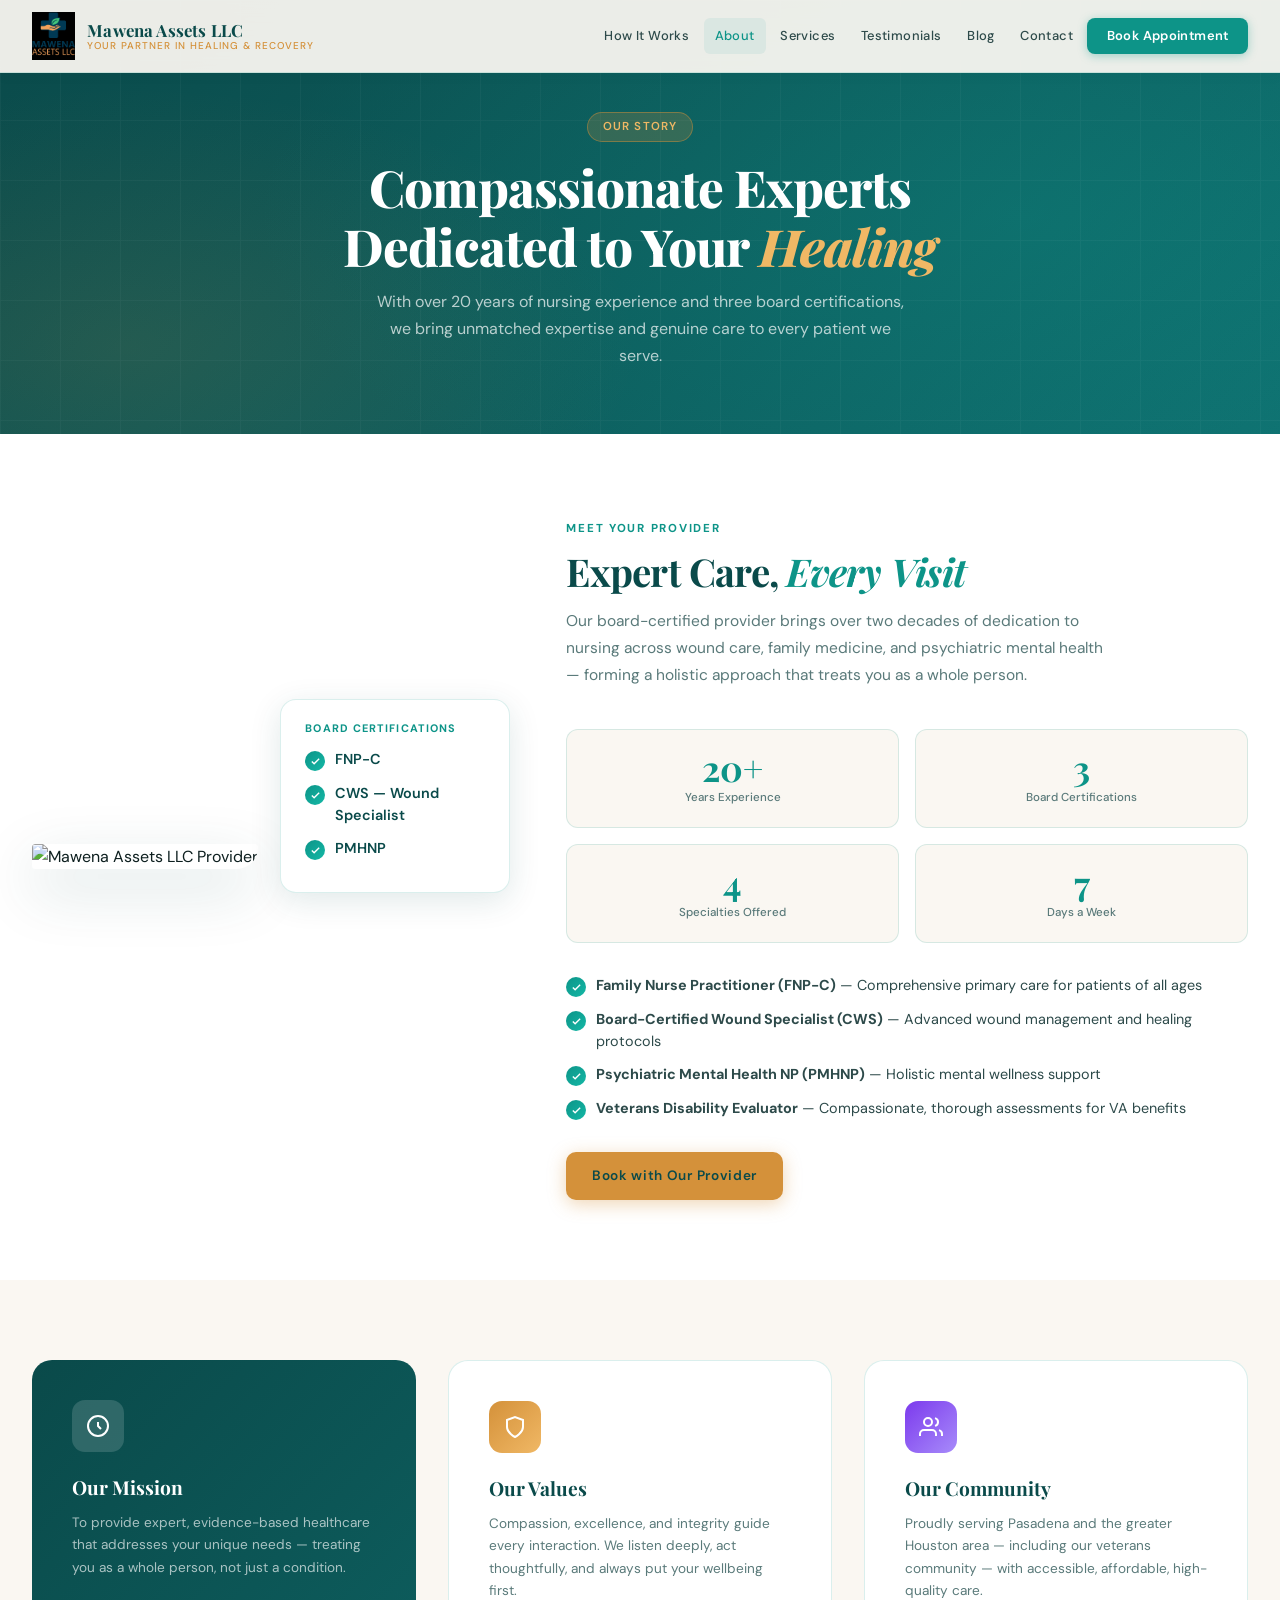
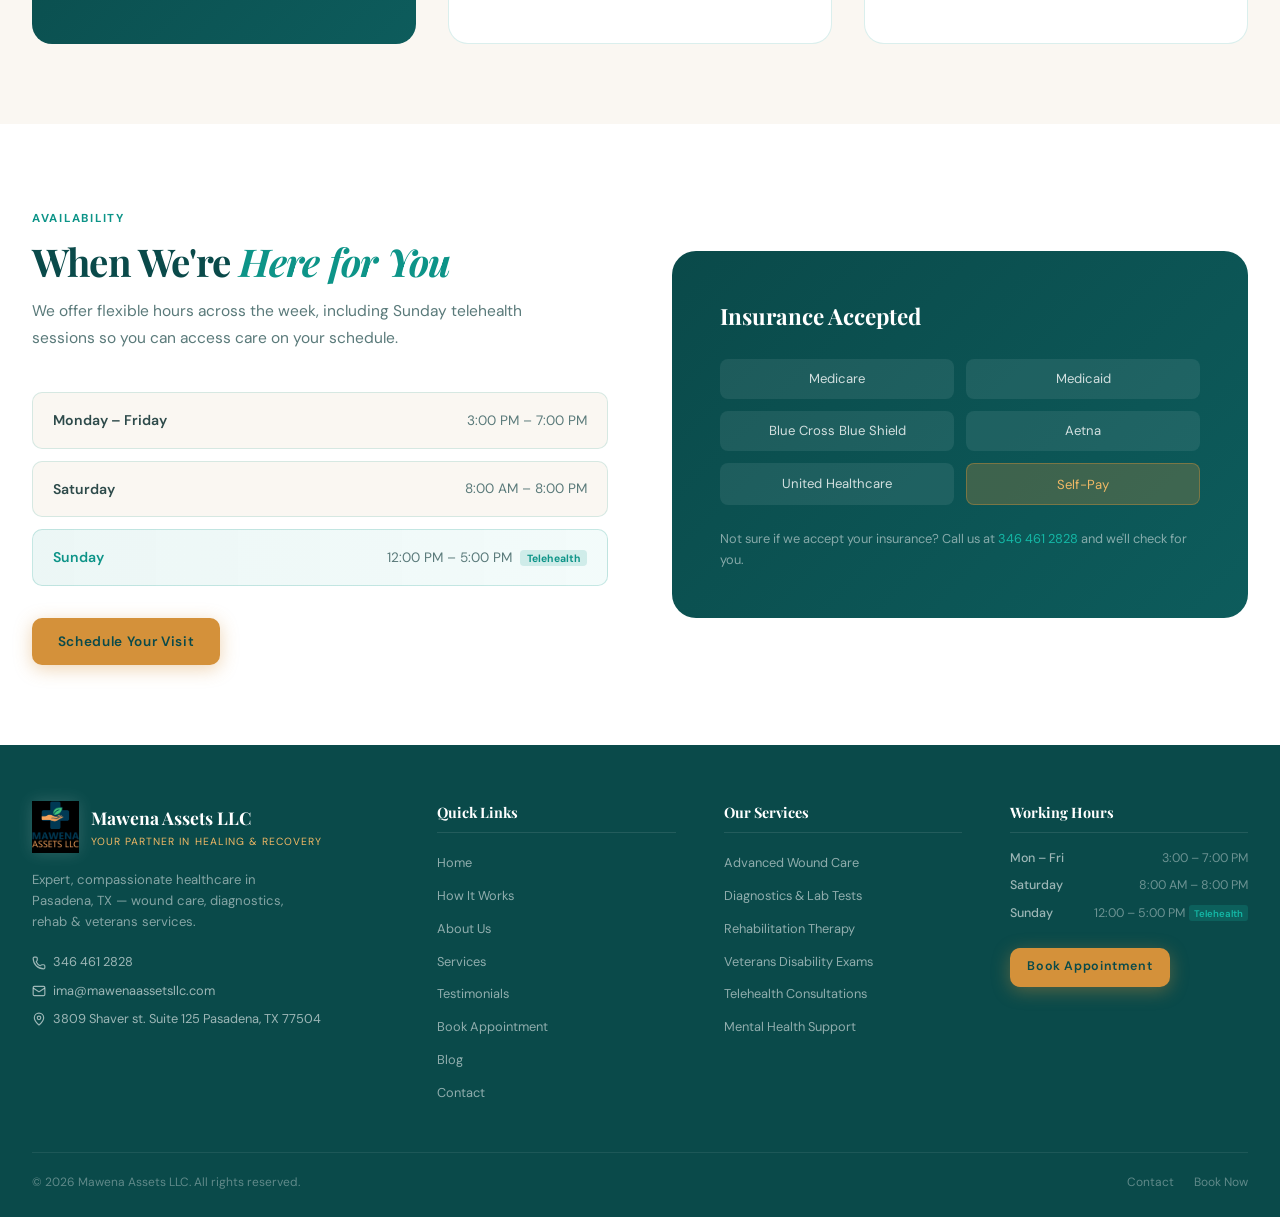
==== commit 95df8144: "updated here" ====
--- a/about.html
+++ b/about.html
@@ -11,13 +11,13 @@
   <link rel="preconnect" href="https://fonts.gstatic.com" crossorigin>
   <link href="https://fonts.googleapis.com/css2?family=Playfair+Display:ital,wght@0,600;0,700;0,800;1,600&family=DM+Sans:wght@300;400;500;600&display=swap" rel="stylesheet">
   <title>About Us | Mawena Assets LLC</title>
-  <meta name="description" content="Meet our board-certified provider with 20+ years of nursing experience in wound care, family medicine, and psychiatric mental health. Serving Sugar Land, TX." />
+  <meta name="description" content="Meet our board-certified provider with 20+ years of nursing experience in wound care, family medicine, and psychiatric mental health. Serving Pasadena, TX." />
   <meta name="robots" content="index, follow" />
   <link rel="canonical" href="https://mawenaassets.com/about.html" />
   <meta property="og:type" content="website" />
   <meta property="og:url" content="https://mawenaassets.com/about.html" />
   <meta property="og:title" content="About Us | Mawena Assets LLC" />
-  <meta property="og:description" content="Meet our board-certified provider with 20+ years of nursing experience in wound care, family medicine, and psychiatric mental health. Serving Sugar Land, TX." />
+  <meta property="og:description" content="Meet our board-certified provider with 20+ years of nursing experience in wound care, family medicine, and psychiatric mental health. Serving Pasadena, TX." />
   <meta property="og:image" content="https://mawenaassets.com/logo.webp" />
   <meta name="twitter:card" content="summary_large_image" />
   <meta name="twitter:image" content="https://mawenaassets.com/logo.webp" />
@@ -264,7 +264,7 @@
         <svg fill="none" stroke="currentColor" stroke-width="2" viewBox="0 0 24 24"><path d="M17 21v-2a4 4 0 0 0-4-4H5a4 4 0 0 0-4 4v2"/><circle cx="9" cy="7" r="4"/><path d="M23 21v-2a4 4 0 0 0-3-3.87M16 3.13a4 4 0 0 1 0 7.75"/></svg>
       </div>
       <h3 style="font-family:'Playfair Display',serif;font-size:1.2rem;color:var(--teal-deep);margin-bottom:.6rem">Our Community</h3>
-      <p style="font-size:.85rem;color:var(--text-muted);line-height:1.65">Proudly serving Sugar Land and the greater Houston area — including our veterans community — with accessible, affordable, high-quality care.</p>
+      <p style="font-size:.85rem;color:var(--text-muted);line-height:1.65">Proudly serving Pasadena and the greater Houston area — including our veterans community — with accessible, affordable, high-quality care.</p>
     </div>
   </div>
 </section>
@@ -319,7 +319,7 @@
             <span class="slogan">Your Partner in Healing &amp; Recovery</span>
           </div>
         </div>
-        <p class="footer-tagline">Expert, compassionate healthcare in Sugar Land, TX — wound care, diagnostics, rehab &amp; veterans services.</p>
+        <p class="footer-tagline">Expert, compassionate healthcare in Pasadena, TX — wound care, diagnostics, rehab &amp; veterans services.</p>
         <div class="footer-contact-mini">
           <a href="tel:3464612828"><svg fill="none" stroke="currentColor" stroke-width="2" viewBox="0 0 24 24"><path d="M13.832 16.568a1 1 0 0 0 1.213-.303l.355-.465A2 2 0 0 1 17 15h3a2 2 0 0 1 2 2v3a2 2 0 0 1-2 2A18 18 0 0 1 2 4a2 2 0 0 1 2-2h3a2 2 0 0 1 2 2v3a2 2 0 0 1-.8 1.6l-.468.351a1 1 0 0 0-.292 1.233 14 14 0 0 0 6.392 6.384"/></svg>346 461 2828</a>
           <a href="mailto:ima@mawenaassetsllc.com"><svg fill="none" stroke="currentColor" stroke-width="2" viewBox="0 0 24 24"><path d="m22 7-8.991 5.727a2 2 0 0 1-2.009 0L2 7"/><rect x="2" y="4" width="20" height="16" rx="2"/></svg>ima@mawenaassetsllc.com</a>
